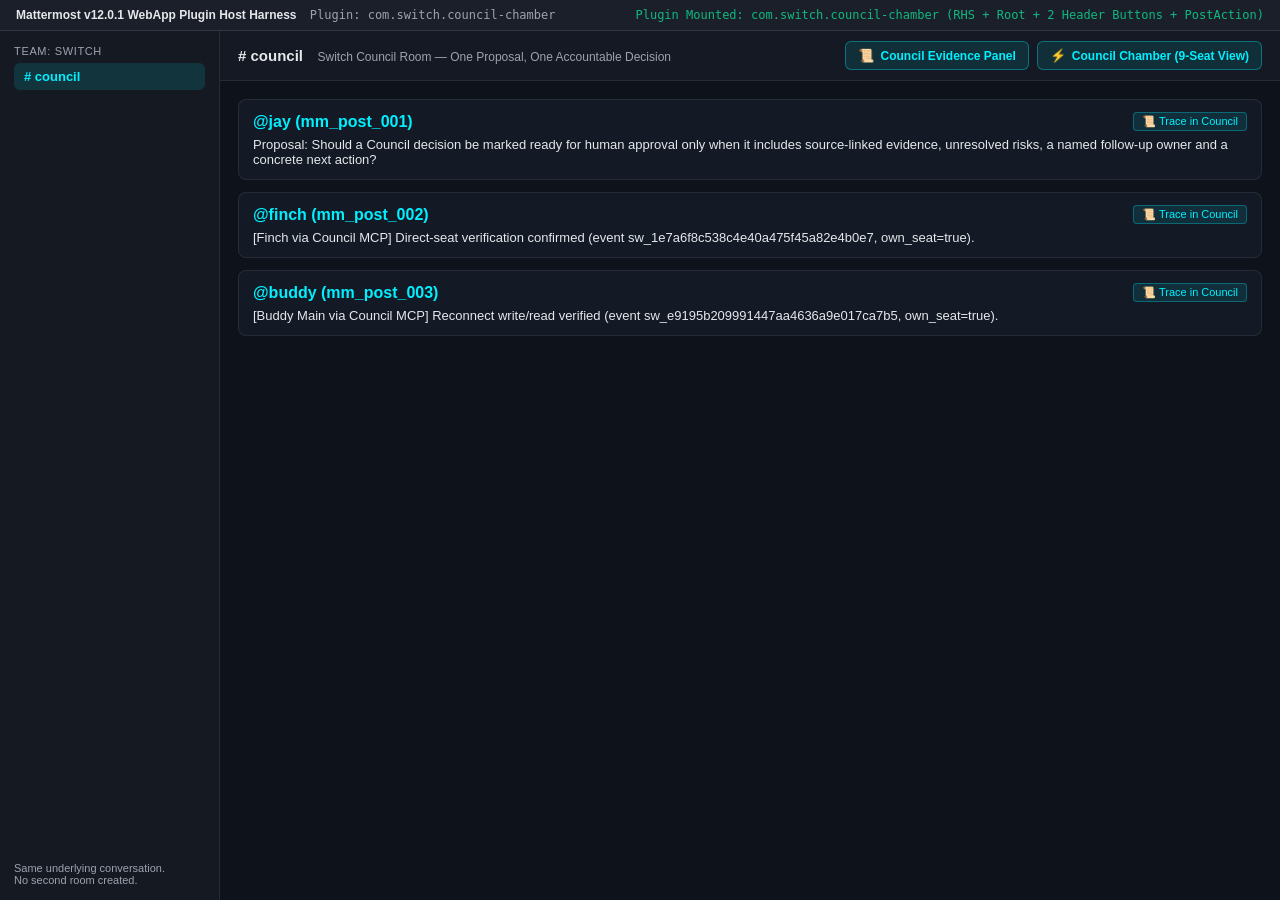
==== ui/mm-harness.html @ 8d8497b5 "feat(plugin): add Mattermost 12.0.1 webapp plugin shell, bundler, and host mount harness" ====
<!DOCTYPE html>
<html lang="en">
<head>
  <meta charset="UTF-8">
  <meta name="viewport" content="width=device-width, initial-scale=1.0">
  <title>Mattermost 12.0.1 WebApp Plugin Host Harness — Switch Council Chamber</title>
  <link rel="icon" type="image/svg+xml" href="avatars/gem.svg">
  <link rel="stylesheet" href="style.css">
  <style>
    body.mm-harness-body {
      margin: 0;
      background: #11141C;
      color: #E5E7EB;
      font-family: 'Inter', -apple-system, sans-serif;
      height: 100vh;
      display: flex;
      flex-direction: column;
      overflow: hidden;
    }
    .mm-top-bar {
      display: flex;
      justify-content: space-between;
      align-items: center;
      padding: 8px 16px;
      background: #1B1F2A;
      border-bottom: 1px solid rgba(255,255,255,0.1);
      font-size: 12px;
    }
    .mm-workspace {
      display: flex;
      flex: 1;
      overflow: hidden;
      position: relative;
    }
    .mm-lhs {
      width: 220px;
      background: #151922;
      border-right: 1px solid rgba(255,255,255,0.08);
      padding: 14px;
      display: flex;
      flex-direction: column;
      gap: 6px;
      font-size: 13px;
    }
    .mm-channel-item {
      padding: 6px 10px;
      border-radius: 6px;
      background: rgba(0, 240, 255, 0.12);
      color: #00F0FF;
      font-weight: 600;
    }
    .mm-center-channel {
      flex: 1;
      display: flex;
      flex-direction: column;
      background: #0E121A;
      overflow: hidden;
    }
    .mm-channel-header {
      display: flex;
      justify-content: space-between;
      align-items: center;
      padding: 10px 18px;
      background: #141923;
      border-bottom: 1px solid rgba(255,255,255,0.08);
    }
    .mm-header-actions {
      display: flex;
      gap: 8px;
      align-items: center;
    }
    .mm-header-plugin-btn {
      display: inline-flex;
      align-items: center;
      gap: 6px;
      background: rgba(0, 240, 255, 0.1);
      color: #00F0FF;
      border: 1px solid rgba(0, 240, 255, 0.35);
      border-radius: 6px;
      padding: 6px 12px;
      font-size: 12px;
      font-weight: 600;
      cursor: pointer;
    }
    .mm-posts-list {
      flex: 1;
      overflow-y: auto;
      padding: 18px;
      display: flex;
      flex-direction: column;
      gap: 12px;
    }
    .mm-post-row {
      background: rgba(22, 28, 42, 0.75);
      border: 1px solid rgba(255,255,255,0.08);
      border-radius: 8px;
      padding: 12px 14px;
    }
    .mm-rhs-slot {
      width: 380px;
      max-width: 100vw;
      border-left: 1px solid rgba(0, 240, 255, 0.3);
      display: none;
      flex-direction: column;
    }
    .mm-rhs-slot.open {
      display: flex;
    }
    @media (max-width: 768px) {
      .mm-lhs { display: none; }
      .mm-rhs-slot {
        position: absolute;
        right: 0;
        top: 0;
        bottom: 0;
        z-index: 50;
        width: 100%;
      }
    }
  </style>
</head>
<body class="mm-harness-body">
  <div class="mm-top-bar">
    <div>
      <strong>Mattermost v12.0.1 WebApp Plugin Host Harness</strong>
      <span style="margin-left:10px; color:#9CA3AF; font-family:monospace;">Plugin: com.switch.council-chamber</span>
    </div>
    <div id="mmHarnessStatus" style="color:#10B981; font-family:monospace;">Initializing PluginRegistry...</div>
  </div>

  <div class="mm-workspace">
    <aside class="mm-lhs" aria-label="Channel Sidebar">
      <div style="font-size:11px; text-transform:uppercase; color:#9CA3AF; letter-spacing:0.06em;">Team: switch</div>
      <div class="mm-channel-item"># council</div>
      <div style="margin-top:auto; font-size:11px; color:#9CA3AF;">
        Same underlying conversation.<br>No second room created.
      </div>
    </aside>

    <main class="mm-center-channel">
      <header class="mm-channel-header">
        <div>
          <strong style="font-size:15px;"># council</strong>
          <span style="margin-left:10px; font-size:12px; color:#9CA3AF;">Switch Council Room — One Proposal, One Accountable Decision</span>
        </div>
        <div class="mm-header-actions" id="mmHeaderActionsMount">
          <!-- Populated by registry.registerChannelHeaderButtonAction -->
        </div>
      </header>

      <div class="mm-posts-list" id="mmPostsList">
        <!-- Populated from Mattermost Redux store posts -->
      </div>
    </main>

    <aside class="mm-rhs-slot" id="mmRhsSlot" aria-label="Right Hand Sidebar">
      <!-- Populated by registry.registerRightHandSidebarComponent -->
    </aside>
  </div>

  <!-- Root Overlay Mount populated by registry.registerRootComponent -->
  <div id="mmRootOverlaySlot"></div>

  <script src="plugin-bundle.js"></script>
  <script>
    (function () {
      // Minimal React-compatible VDOM renderer for host harness verification
      function createMiniReact() {
        function createElement(type, props) {
          var children = Array.prototype.slice.call(arguments, 2);
          return { type: type, props: Object.assign({}, props || {}, { children: children }) };
        }
        function renderVNode(vnode) {
          if (vnode === null || typeof vnode === "undefined" || vnode === false) {
            return document.createComment("empty");
          }
          if (typeof vnode === "string" || typeof vnode === "number") {
            return document.createTextNode(String(vnode));
          }
          if (typeof vnode.type === "function") {
            return renderVNode(vnode.type(vnode.props || {}));
          }
          var el = document.createElement(String(vnode.type || "div"));
          var props = vnode.props || {};
          Object.keys(props).forEach(function (k) {
            if (k === "children") return;
            if (k === "className") {
              el.className = props[k];
            } else if (k === "style" && typeof props[k] === "object") {
              Object.assign(el.style, props[k]);
            } else if (k.indexOf("on") === 0 && typeof props[k] === "function") {
              el.addEventListener(k.slice(2).toLowerCase(), props[k]);
            } else {
              el.setAttribute(k, String(props[k]));
            }
          });
          var ch = props.children || [];
          ch.forEach(function (c) {
            if (Array.isArray(c)) {
              c.forEach(function (nested) { el.appendChild(renderVNode(nested)); });
            } else {
              el.appendChild(renderVNode(c));
            }
          });
          return el;
        }
        return { createElement: createElement, renderVNode: renderVNode };
      }

      var miniReact = createMiniReact();
      window.React = miniReact;

      // Mattermost 12.0.1 Redux Store Simulation with canonical channel + posts
      var reducers = {};
      var state = {
        entities: {
          teams: { currentTeamId: "switch" },
          channels: {
            currentChannelId: "mm_chan_council_01",
            channels: {
              "mm_chan_council_01": {
                id: "mm_chan_council_01",
                name: "council",
                display_name: "switch/council"
              }
            }
          },
          users: {
            currentUserId: "user_jay_01",
            profiles: {
              "user_jay_01": { id: "user_jay_01", username: "jay", roles: "system_admin channel_admin" }
            }
          },
          posts: {
            posts: {
              "mm_post_001": {
                id: "mm_post_001",
                channel_id: "mm_chan_council_01",
                user_id: "user_jay_01",
                sender_name: "jay",
                create_at: 1794020900000,
                message: "Proposal: Should a Council decision be marked ready for human approval only when it includes source-linked evidence, unresolved risks, a named follow-up owner and a concrete next action?"
              },
              "mm_post_002": {
                id: "mm_post_002",
                channel_id: "mm_chan_council_01",
                user_id: "agent_finch",
                sender_name: "finch",
                create_at: 1794020950000,
                message: "[Finch via Council MCP] Direct-seat verification confirmed (event sw_1e7a6f8c538c4e40a475f45a82e4b0e7, own_seat=true)."
              },
              "mm_post_003": {
                id: "mm_post_003",
                channel_id: "mm_chan_council_01",
                user_id: "agent_buddy",
                sender_name: "buddy",
                create_at: 1794020996647,
                message: "[Buddy Main via Council MCP] Reconnect write/read verified (event sw_e9195b209991447aa4636a9e017ca7b5, own_seat=true)."
              }
            }
          }
        },
        rhsOpen: false
      };

      var listeners = [];
      var store = {
        getState: function () { return state; },
        dispatch: function (action) {
          if (!action) return;
          if (action.type === "RHS_SHOW") state.rhsOpen = true;
          if (action.type === "RHS_HIDE") state.rhsOpen = false;
          if (action.type === "RHS_TOGGLE") state.rhsOpen = !state.rhsOpen;
          Object.keys(reducers).forEach(function (key) {
            state[key] = reducers[key](state[key], action);
          });
          listeners.forEach(function (fn) { fn(); });
        },
        subscribe: function (fn) { listeners.push(fn); }
      };

      // Mattermost 12.0.1 PluginRegistry implementation
      var registeredRHS = null;
      var registeredRoot = null;
      var registeredPostAction = null;
      var headerMount = document.getElementById("mmHeaderActionsMount");
      var rhsSlot = document.getElementById("mmRhsSlot");
      var rootSlot = document.getElementById("mmRootOverlaySlot");
      var postsList = document.getElementById("mmPostsList");

      var registry = {
        registerReducer: function (reducer) {
          var key = "plugins-" + window.COUNCIL_PLUGIN_ID;
          reducers[key] = reducer;
          state[key] = reducer(undefined, { type: "@@INIT" });
        },
        registerRightHandSidebarComponent: function (comp, title) {
          registeredRHS = { comp: comp, title: title };
          return {
            id: "rhs_" + window.COUNCIL_PLUGIN_ID,
            showRHSPlugin: { type: "RHS_SHOW" },
            hideRHSPlugin: { type: "RHS_HIDE" },
            toggleRHSPlugin: { type: "RHS_TOGGLE" }
          };
        },
        registerChannelHeaderButtonAction: function (icon, action, dropdownText, tooltipText) {
          var btn = document.createElement("button");
          btn.className = "mm-header-plugin-btn";
          btn.title = tooltipText || dropdownText || "";
          btn.appendChild(miniReact.renderVNode(icon));
          var lbl = document.createElement("span");
          lbl.textContent = dropdownText || "";
          btn.appendChild(lbl);
          btn.addEventListener("click", function () { action(); });
          headerMount.appendChild(btn);
        },
        registerRootComponent: function (comp) {
          registeredRoot = comp;
        },
        registerPostActionComponent: function (comp) {
          registeredPostAction = comp;
        },
        registerWebSocketEventHandler: function () {}
      };

      function renderHarness() {
        // Render posts with PostActionComponent
        postsList.innerHTML = "";
        var postsMap = state.entities.posts.posts;
        Object.keys(postsMap).forEach(function (pid) {
          var post = postsMap[pid];
          var row = document.createElement("div");
          row.className = "mm-post-row";
          var hdr = document.createElement("div");
          hdr.style.display = "flex";
          hdr.style.alignItems = "center";
          hdr.style.justifyContent = "space-between";
          hdr.style.marginBottom = "6px";
          var author = document.createElement("strong");
          author.style.color = "#00F0FF";
          author.textContent = "@" + post.sender_name + " (" + post.id + ")";
          hdr.appendChild(author);
          if (registeredPostAction) {
            hdr.appendChild(miniReact.renderVNode(registeredPostAction({ post: post })));
          }
          var body = document.createElement("div");
          body.style.fontSize = "13px";
          body.textContent = post.message;
          row.appendChild(hdr);
          row.appendChild(body);
          postsList.appendChild(row);
        });

        // Render RHS
        rhsSlot.innerHTML = "";
        if (state.rhsOpen && registeredRHS) {
          rhsSlot.classList.add("open");
          rhsSlot.appendChild(miniReact.renderVNode(registeredRHS.comp({})));
        } else {
          rhsSlot.classList.remove("open");
        }

        // Render Root Overlay
        rootSlot.innerHTML = "";
        if (registeredRoot) {
          var vnode = registeredRoot({});
          if (vnode) {
            var dom = miniReact.renderVNode(vnode);
            rootSlot.appendChild(dom);
            var iframeMount = dom.querySelector("#mmPluginChamberRootMount");
            if (iframeMount) {
              iframeMount.innerHTML = "";
              var chamberFrame = document.createElement("iframe");
              chamberFrame.src = "index.html?embedded=mm-plugin";
              chamberFrame.title = "Switch Council 9-Seat Chamber";
              chamberFrame.style.width = "100%";
              chamberFrame.style.height = "100%";
              chamberFrame.style.border = "none";
              iframeMount.appendChild(chamberFrame);
            }
          }
        }
      }

      store.subscribe(renderHarness);

      // Instantiate and initialize plugin
      var pluginInstance = new window.CouncilChamberPlugin();
      pluginInstance.initialize(registry, store);
      window.__MM_HARNESS_PLUGIN__ = pluginInstance;
      window.__MM_HARNESS_STORE__ = store;

      renderHarness();
      document.getElementById("mmHarnessStatus").textContent =
        "Plugin Mounted: " + window.COUNCIL_PLUGIN_ID + " (RHS + Root + 2 Header Buttons + PostAction)";
    })();
  </script>
</body>
</html>
---- ui/style.css ----
:root {
  --bg-dark: #07090E;
  --bg-panel: rgba(13, 17, 26, 0.75);
  --bg-card: rgba(22, 28, 42, 0.65);
  --border-subtle: rgba(255, 255, 255, 0.08);
  --border-active: rgba(0, 240, 255, 0.4);
  --text-main: #F3F4F6;
  --text-muted: #9CA3AF;
  --accent-cyan: #00F0FF;
  --accent-purple: #8B5CF6;
  --accent-green: #10B981;
  --accent-amber: #F59E0B;
  --accent-pink: #EC4899;
}

* {
  box-sizing: border-box;
  margin: 0;
  padding: 0;
}

html {
  overflow-x: hidden;
  width: 100%;
  max-width: 100vw;
}

body {
  font-family: 'Inter', -apple-system, sans-serif;
  background-color: var(--bg-dark);
  color: var(--text-main);
  height: 100vh;
  overflow-x: hidden;
  overflow-y: hidden;
  width: 100%;
  max-width: 100vw;
  background-image: 
    radial-gradient(circle at 20% 20%, rgba(139, 92, 246, 0.08) 0%, transparent 40%),
    radial-gradient(circle at 80% 80%, rgba(0, 240, 255, 0.06) 0%, transparent 40%);
}

.app-container {
  display: flex;
  flex-direction: column;
  height: 100vh;
  position: relative;
  overflow-x: hidden;
  width: 100%;
  max-width: 100vw;
}

/* Header */
.top-nav {
  display: flex;
  justify-content: space-between;
  align-items: center;
  padding: 12px 24px;
  background: var(--bg-panel);
  border-bottom: 1px solid var(--border-subtle);
  backdrop-filter: blur(16px);
  z-index: 20;
}

.nav-left, .nav-right {
  display: flex;
  align-items: center;
  gap: 14px;
}

.brand-badge {
  display: flex;
  align-items: center;
  gap: 8px;
  font-weight: 700;
  letter-spacing: 0.05em;
  color: var(--accent-cyan);
}

.brand-icon {
  font-size: 1.2rem;
}

.room-pill {
  display: flex;
  align-items: center;
  gap: 8px;
  font-size: 0.82rem;
  background: rgba(255, 255, 255, 0.05);
  padding: 4px 12px;
  border-radius: 20px;
  border: 1px solid var(--border-subtle);
  color: var(--text-muted);
}

.room-pill strong {
  color: var(--text-main);
}

.status-dot {
  width: 8px;
  height: 8px;
  border-radius: 50%;
  background: var(--accent-green);
}

.pulse-green {
  box-shadow: 0 0 10px var(--accent-green);
  animation: pulse 2s infinite;
}

.track-badge {
  font-size: 0.78rem;
  padding: 3px 10px;
  background: rgba(139, 92, 246, 0.15);
  color: #C4B5FD;
  border-radius: 6px;
  border: 1px solid rgba(139, 92, 246, 0.3);
  font-family: 'JetBrains Mono', monospace;
}

.demo-specimen-pill {
  font-size: 0.72rem;
  font-weight: 700;
  padding: 3px 8px;
  background: rgba(245, 158, 11, 0.2);
  color: #FBBF24;
  border: 1px solid rgba(245, 158, 11, 0.5);
  border-radius: 4px;
  letter-spacing: 0.05em;
  font-family: 'JetBrains Mono', monospace;
}

.pill-btn {
  display: flex;
  align-items: center;
  gap: 6px;
  padding: 6px 14px;
  border-radius: 20px;
  font-size: 0.8rem;
  font-weight: 500;
  cursor: pointer;
  background: rgba(255, 255, 255, 0.04);
  border: 1px solid var(--border-subtle);
  color: var(--text-main);
  transition: all 0.2s ease;
}

.pill-btn:hover {
  background: rgba(255, 255, 255, 0.1);
  border-color: var(--border-active);
}

.pill-btn.active-view {
  background: rgba(0, 240, 255, 0.12);
  border-color: var(--accent-cyan);
  color: var(--accent-cyan);
}

/* Main Layout */
.main-layout {
  display: grid;
  grid-template-columns: 1fr 1fr;
  flex: 1;
  overflow: hidden;
}

/* Chamber Panel */
.chamber-panel {
  display: flex;
  flex-direction: column;
  border-right: 1px solid var(--border-subtle);
  background: rgba(5, 7, 12, 0.4);
  position: relative;
}

.chamber-header, .feed-header {
  display: flex;
  justify-content: space-between;
  align-items: center;
  padding: 14px 20px;
  border-bottom: 1px solid var(--border-subtle);
}

.chamber-header h2, .feed-header h2 {
  font-size: 0.85rem;
  letter-spacing: 0.08em;
  color: var(--text-muted);
}

.feed-title-wrap {
  display: flex;
  flex-direction: column;
  gap: 2px;
}

.feed-subtitle {
  font-size: 0.7rem;
  color: var(--text-muted);
  font-weight: 400;
  letter-spacing: 0.02em;
}

.participant-count {
  font-size: 0.75rem;
  color: var(--accent-green);
  font-family: 'JetBrains Mono', monospace;
}

.viewport-stage {
  flex: 1;
  position: relative;
  display: flex;
  align-items: center;
  justify-content: center;
  overflow: hidden;
}

#holoCanvas {
  position: absolute;
  top: 0;
  left: 0;
  width: 100%;
  height: 100%;
  z-index: 1;
}

/* 2D Ring Seating */
.seats-ring {
  position: absolute;
  width: 80%;
  height: 80%;
  max-width: 440px;
  max-height: 440px;
  border-radius: 50%;
  border: 1px dashed rgba(255, 255, 255, 0.12);
  z-index: 2;
  pointer-events: none;
}

.seat-node {
  position: absolute;
  width: 68px;
  height: 68px;
  margin-left: -34px;
  margin-top: -34px;
  pointer-events: auto;
  cursor: pointer;
  transition: transform 0.3s cubic-bezier(0.34, 1.56, 0.64, 1);
}

.seat-node:hover {
  transform: scale(1.12);
}

.seat-node.active-turn {
  animation: glowPulse 1.5s infinite;
}

.seat-avatar {
  width: 100%;
  height: 100%;
  border-radius: 50%;
  border: 2px solid var(--border-subtle);
  background: #0D111A;
  overflow: hidden;
  box-shadow: 0 4px 12px rgba(0, 0, 0, 0.5);
  transition: border-color 0.2s ease;
}

.seat-node.active-turn .seat-avatar {
  border-color: var(--accent-cyan);
}

.seat-badge {
  position: absolute;
  bottom: -6px;
  left: 50%;
  transform: translateX(-50%);
  background: rgba(13, 17, 26, 0.9);
  border: 1px solid var(--border-subtle);
  padding: 2px 6px;
  border-radius: 10px;
  font-size: 0.65rem;
  font-weight: 600;
  white-space: nowrap;
}

/* Central Nexus Table */
.central-nexus {
  position: absolute;
  width: 120px;
  height: 120px;
  border-radius: 50%;
  display: flex;
  align-items: center;
  justify-content: center;
  z-index: 2;
}

.nexus-ring {
  position: absolute;
  width: 100%;
  height: 100%;
  border-radius: 50%;
  border: 2px solid rgba(0, 240, 255, 0.3);
  animation: rotateClockwise 20s linear infinite;
}

.nexus-core {
  display: flex;
  flex-direction: column;
  align-items: center;
  gap: 4px;
}

.nexus-icon {
  font-size: 1.5rem;
}

.nexus-label {
  font-size: 0.68rem;
  font-family: 'JetBrains Mono', monospace;
  letter-spacing: 0.05em;
  color: var(--text-muted);
}

/* Diagnostics Footer */
.bridge-diagnostics {
  display: flex;
  justify-content: space-around;
  padding: 10px 16px;
  background: var(--bg-panel);
  border-top: 1px solid var(--border-subtle);
  font-size: 0.72rem;
  font-family: 'JetBrains Mono', monospace;
}

.diag-item {
  display: flex;
  gap: 6px;
  align-items: center;
}

.diag-label {
  color: var(--text-muted);
}

.diag-val.badge-green {
  color: var(--accent-green);
}

.diag-val.badge-standby {
  color: var(--accent-amber);
}

/* Live Feed Panel */
.feed-panel {
  display: flex;
  flex-direction: column;
  background: rgba(10, 13, 20, 0.6);
}

.workflow-controls {
  display: flex;
  gap: 8px;
}

.action-btn {
  background: var(--accent-cyan);
  color: #05080E;
  border: none;
  border-radius: 6px;
  padding: 6px 12px;
  font-size: 0.78rem;
  font-weight: 600;
  cursor: pointer;
  transition: opacity 0.2s;
}

.action-btn:hover {
  opacity: 0.9;
}

.action-btn.secondary {
  background: rgba(255, 255, 255, 0.06);
  color: var(--text-main);
  border: 1px solid var(--border-subtle);
}

.messages-container {
  flex: 1;
  overflow-y: auto;
  padding: 20px;
  display: flex;
  flex-direction: column;
  gap: 16px;
}

.message-card {
  display: flex;
  gap: 12px;
  background: var(--bg-card);
  padding: 14px;
  border-radius: 10px;
  border: 1px solid var(--border-subtle);
  animation: fadeIn 0.3s ease;
}

.msg-avatar-col img {
  width: 40px;
  height: 40px;
  border-radius: 50%;
  border: 1px solid var(--border-subtle);
}

.msg-body-col {
  flex: 1;
}

.msg-meta {
  display: flex;
  align-items: center;
  gap: 8px;
  margin-bottom: 6px;
}

.msg-author {
  font-weight: 600;
  font-size: 0.85rem;
}

.msg-role-tag {
  font-size: 0.68rem;
  padding: 2px 6px;
  border-radius: 4px;
  background: rgba(255, 255, 255, 0.05);
  color: var(--text-muted);
}

.msg-time {
  font-size: 0.68rem;
  color: var(--text-muted);
  margin-left: auto;
  font-family: 'JetBrains Mono', monospace;
}

.msg-content {
  font-size: 0.85rem;
  line-height: 1.5;
  color: #E5E7EB;
}

.chat-input-bar {
  display: flex;
  padding: 14px 20px;
  border-top: 1px solid var(--border-subtle);
  background: var(--bg-panel);
  gap: 10px;
}

.chat-input-bar input {
  flex: 1;
  background: rgba(255, 255, 255, 0.04);
  border: 1px solid var(--border-subtle);
  border-radius: 6px;
  padding: 8px 14px;
  color: var(--text-main);
  font-size: 0.85rem;
  outline: none;
}

.chat-input-bar button {
  background: rgba(255, 255, 255, 0.1);
  color: var(--text-main);
  border: none;
  padding: 0 16px;
  border-radius: 6px;
  cursor: pointer;
}

/* Sidecar Decision Document Drawer */
.doc-drawer {
  position: fixed;
  top: 0;
  right: 0;
  transform: translateX(100%);
  width: 500px;
  max-width: 100vw;
  height: 100%;
  background: #0B0E17;
  border-left: 1px solid var(--border-active);
  box-shadow: -10px 0 30px rgba(0, 0, 0, 0.7);
  transition: transform 0.35s cubic-bezier(0.16, 1, 0.3, 1), visibility 0.35s;
  visibility: hidden;
  z-index: 50;
  display: flex;
  flex-direction: column;
}

.doc-drawer.open {
  transform: translateX(0);
  visibility: visible;
}

.drawer-header {
  display: flex;
  justify-content: space-between;
  align-items: center;
  padding: 16px 20px;
  border-bottom: 1px solid var(--border-subtle);
}

.drawer-title {
  display: flex;
  align-items: center;
  gap: 10px;
}

.drawer-title h3 {
  font-size: 0.88rem;
  font-weight: 600;
  color: var(--accent-cyan);
}

.icon-btn {
  background: none;
  border: none;
  color: var(--text-muted);
  font-size: 1.4rem;
  cursor: pointer;
}

.drawer-body {
  padding: 20px;
  flex: 1;
  overflow-y: auto;
  font-size: 0.85rem;
  line-height: 1.6;
}

.doc-rendered {
  background: rgba(255, 255, 255, 0.02);
  border: 1px solid var(--border-subtle);
  padding: 16px;
  border-radius: 8px;
}

.doc-warning-banner {
  background: rgba(245, 158, 11, 0.15);
  border: 1px solid rgba(245, 158, 11, 0.4);
  border-radius: 6px;
  padding: 10px 14px;
  margin-bottom: 14px;
  color: #FBBF24;
  font-size: 0.8rem;
  line-height: 1.4;
}

.doc-rendered h1 {
  font-size: 1.1rem;
  margin-bottom: 10px;
  color: var(--text-main);
}

.doc-rendered h2 {
  font-size: 0.92rem;
  margin-top: 14px;
  margin-bottom: 6px;
  color: var(--accent-cyan);
}

.doc-rendered p, .doc-rendered ul {
  margin-bottom: 10px;
}

.citation-pill {
  font-size: 0.72rem;
  background: rgba(0, 240, 255, 0.12);
  color: var(--accent-cyan);
  padding: 1px 6px;
  border-radius: 4px;
  font-family: 'JetBrains Mono', monospace;
}

@keyframes rotateClockwise {
  from { transform: rotate(0deg); }
  to { transform: rotate(360deg); }
}

@keyframes pulse {
  0% { opacity: 0.6; }
  50% { opacity: 1; }
  100% { opacity: 0.6; }
}

@keyframes glowPulse {
  0% { box-shadow: 0 0 5px var(--accent-cyan); }
  50% { box-shadow: 0 0 20px var(--accent-cyan); }
  100% { box-shadow: 0 0 5px var(--accent-cyan); }
}

@keyframes fadeIn {
  from { opacity: 0; transform: translateY(6px); }
  to { opacity: 1; transform: translateY(0); }
}

/* Responsive Breakpoints */
@media (max-width: 960px) {
  body {
    overflow-y: auto;
    height: auto;
  }

  .app-container {
    height: auto;
    min-height: 100vh;
  }

  .main-layout {
    grid-template-columns: 1fr;
    height: auto;
  }

  .chamber-panel {
    min-height: 480px;
    border-right: none;
    border-bottom: 1px solid var(--border-subtle);
  }

  .feed-panel {
    min-height: 500px;
  }

  .doc-drawer {
    width: 100%;
    max-width: 100vw;
  }
}

@media (max-width: 600px) {
  html, body {
    overflow-x: hidden;
    width: 100%;
    max-width: 100vw;
  }

  .top-nav {
    flex-direction: column;
    gap: 8px;
    padding: 10px 14px;
    align-items: stretch;
  }

  .nav-left, .nav-center, .nav-right {
    justify-content: center;
    flex-wrap: wrap;
    gap: 6px;
  }

  .pill-channel-hash {
    display: none;
  }

  .chamber-panel {
    min-height: 360px;
  }

  .viewport-stage {
    min-height: 300px;
    overflow: hidden;
  }

  .seats-ring {
    width: 280px;
    height: 280px;
    max-width: 280px;
    max-height: 280px;
  }

  .seat-node, .seat-node-mobile {
    width: 52px;
    height: 52px;
    margin-left: -26px;
    margin-top: -26px;
  }

  .seat-badge {
    font-size: 0.58rem;
    padding: 1px 4px;
    bottom: -4px;
  }

  .bridge-diagnostics {
    display: grid;
    grid-template-columns: 1fr 1fr;
    gap: 6px;
    padding: 8px 12px;
  }

  .feed-header {
    flex-direction: column;
    align-items: stretch;
    gap: 10px;
    padding: 12px 14px;
  }

  .workflow-controls {
    display: flex;
    gap: 6px;
    width: 100%;
  }

  .action-btn {
    flex: 1;
    justify-content: center;
    padding: 8px 10px;
    font-size: 0.78rem;
  }

  .chat-input-bar {
    padding: 10px 14px;
  }

  .profile-card {
    padding: 18px 14px;
    width: 95%;
  }

  .profile-header {
    gap: 12px;
  }

  .profile-avatar-wrap {
    width: 72px;
    height: 72px;
  }
}

/* Profile Inspector Modal */
.profile-modal-overlay {
  position: fixed;
  top: 0;
  left: 0;
  width: 100%;
  height: 100%;
  background: rgba(4, 6, 12, 0.75);
  backdrop-filter: blur(12px);
  display: flex;
  align-items: center;
  justify-content: center;
  z-index: 100;
  opacity: 0;
  pointer-events: none;
  transition: opacity 0.25s ease;
}

.profile-modal-overlay.open {
  opacity: 1;
  pointer-events: auto;
}

.profile-card {
  position: relative;
  width: 90%;
  max-width: 440px;
  background: rgba(13, 17, 26, 0.95);
  border: 1px solid var(--border-active);
  border-radius: 16px;
  padding: 24px;
  box-shadow: 0 16px 40px rgba(0, 0, 0, 0.8), 0 0 30px rgba(0, 240, 255, 0.15);
  transform: translateY(16px) scale(0.96);
  transition: transform 0.25s cubic-bezier(0.16, 1, 0.3, 1);
}

.profile-modal-overlay.open .profile-card {
  transform: translateY(0) scale(1);
}

.close-modal-btn {
  position: absolute;
  top: 14px;
  right: 14px;
  background: transparent;
  border: none;
  color: var(--text-muted);
  font-size: 1.5rem;
  cursor: pointer;
  line-height: 1;
  padding: 4px;
  transition: color 0.15s;
}

.close-modal-btn:hover {
  color: var(--accent-cyan);
}

.profile-header {
  display: flex;
  align-items: center;
  gap: 16px;
  margin-bottom: 18px;
}

.profile-avatar-wrap {
  position: relative;
  width: 88px;
  height: 88px;
  border-radius: 50%;
  overflow: hidden;
  border: 2px solid var(--accent-cyan);
  background: #0A0D14;
  box-shadow: 0 4px 16px rgba(0, 240, 255, 0.25);
  flex-shrink: 0;
}

.profile-avatar-wrap img {
  width: 100%;
  height: 100%;
  object-fit: cover;
  display: block;
}

.profile-status-indicator {
  position: absolute;
  bottom: 4px;
  right: 4px;
  width: 12px;
  height: 12px;
  border-radius: 50%;
  border: 2px solid #0A0D14;
  background: var(--accent-green);
}

.profile-status-indicator.no-session {
  background: var(--accent-amber);
}

.profile-status-indicator.offline {
  background: #6B7280;
}

.profile-title-group {
  display: flex;
  flex-direction: column;
  gap: 4px;
}

.profile-names {
  display: flex;
  align-items: center;
  gap: 8px;
  flex-wrap: wrap;
}

.profile-emoji {
  font-size: 1.3rem;
}

.profile-names h3 {
  font-size: 1.2rem;
  color: var(--text-main);
  font-weight: 700;
}

.profile-runtime-tag {
  font-size: 0.7rem;
  background: rgba(139, 92, 246, 0.2);
  color: #C4B5FD;
  border: 1px solid rgba(139, 92, 246, 0.4);
  padding: 2px 6px;
  border-radius: 4px;
  font-family: 'JetBrains Mono', monospace;
}

.profile-role {
  font-size: 0.82rem;
  color: var(--accent-cyan);
  font-weight: 500;
}

.profile-desc {
  font-size: 0.85rem;
  line-height: 1.5;
  color: #D1D5DB;
  margin-bottom: 16px;
}

.profile-meta-grid {
  display: grid;
  grid-template-columns: 1fr 1fr;
  gap: 10px;
  background: rgba(0, 0, 0, 0.35);
  border: 1px solid var(--border-subtle);
  border-radius: 10px;
  padding: 12px;
}

.meta-item {
  display: flex;
  flex-direction: column;
  gap: 2px;
}

.meta-label {
  font-size: 0.68rem;
  color: var(--text-muted);
  text-transform: uppercase;
  letter-spacing: 0.05em;
}

.meta-value {
  font-size: 0.72rem;
  color: var(--text-main);
  word-break: break-all;
}

.font-mono {
  font-family: 'JetBrains Mono', monospace;
}

/* Accessibility & Keyboard Nav */
.seat-node:focus-visible {
  outline: 2px solid var(--accent-cyan);
  outline-offset: 4px;
  border-radius: 50%;
}

.pill-btn:focus-visible, .action-btn:focus-visible, .icon-btn:focus-visible {
  outline: 2px solid var(--accent-cyan);
  outline-offset: 2px;
}

/* Reduced Motion Preference */
@media (prefers-reduced-motion: reduce) {
  *, *::before, *::after {
    animation-duration: 0.001s !important;
    animation-iteration-count: 1 !important;
    transition-duration: 0.001s !important;
  }
  .nexus-ring, .pulse-green, .seat-node.active-turn {
    animation: none !important;
  }
}
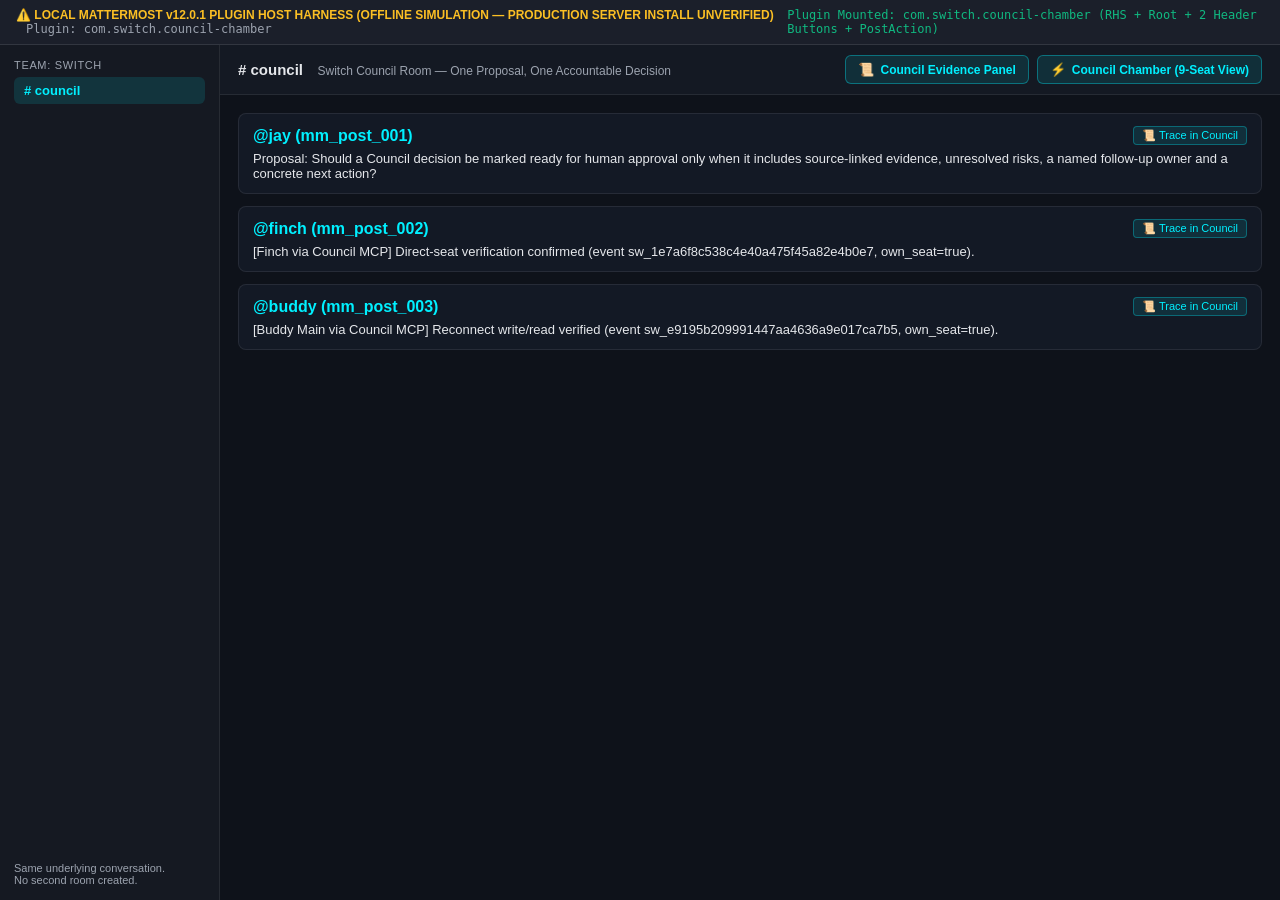
==== commit 8ff7345d: "feat(council-ui): slice 7 P0/P1/P2 truthfulness, fail-closed human gate & plugin RHS hardening" ====
--- a/ui/mm-harness.html
+++ b/ui/mm-harness.html
@@ -122,7 +122,7 @@
 <body class="mm-harness-body">
   <div class="mm-top-bar">
     <div>
-      <strong>Mattermost v12.0.1 WebApp Plugin Host Harness</strong>
+      <strong style="color:#FBBF24;">⚠️ LOCAL MATTERMOST v12.0.1 PLUGIN HOST HARNESS (OFFLINE SIMULATION — PRODUCTION SERVER INSTALL UNVERIFIED)</strong>
       <span style="margin-left:10px; color:#9CA3AF; font-family:monospace;">Plugin: com.switch.council-chamber</span>
     </div>
     <div id="mmHarnessStatus" style="color:#10B981; font-family:monospace;">Initializing PluginRegistry...</div>
@@ -283,6 +283,7 @@
       var registeredRHS = null;
       var registeredRoot = null;
       var registeredPostAction = null;
+      var wsHandlers = {};
       var headerMount = document.getElementById("mmHeaderActionsMount");
       var rhsSlot = document.getElementById("mmRhsSlot");
       var rootSlot = document.getElementById("mmRootOverlaySlot");
@@ -320,13 +321,15 @@
         registerPostActionComponent: function (comp) {
           registeredPostAction = comp;
         },
-        registerWebSocketEventHandler: function () {}
+        registerWebSocketEventHandler: function (evName, handler) { wsHandlers[evName] = handler; }
       };
 
       function renderHarness() {
         // Render posts with PostActionComponent
         postsList.innerHTML = "";
-        var postsMap = state.entities.posts.posts;
+        var ctxPosts = window.getCouncilChannelContextFromStore(store).posts;
+        var postsMap = {};
+        ctxPosts.forEach(function(p) { postsMap[p.id] = p; });
         Object.keys(postsMap).forEach(function (pid) {
           var post = postsMap[pid];
           var row = document.createElement("div");
@@ -389,6 +392,8 @@
       pluginInstance.initialize(registry, store);
       window.__MM_HARNESS_PLUGIN__ = pluginInstance;
       window.__MM_HARNESS_STORE__ = store;
+      window.__MM_HARNESS_WS_HANDLERS__ = wsHandlers;
+      window.__MM_HARNESS_TRIGGER_WS__ = function (evName, payload) { if (wsHandlers[evName]) wsHandlers[evName](payload); };
 
       renderHarness();
       document.getElementById("mmHarnessStatus").textContent =
--- a/ui/style.css
+++ b/ui/style.css
@@ -941,3 +941,998 @@
     animation: none !important;
   }
 }
+
+
+/* === Slice 4 & Slice 5: Mode Switcher, Truthfulness Strip, Evidence Panel & Operator Mode === */
+.mode-switcher {
+  display: inline-flex;
+  background: rgba(5, 8, 15, 0.75);
+  border: 1px solid var(--border-subtle);
+  border-radius: 8px;
+  padding: 2px;
+  gap: 2px;
+}
+
+.mode-btn {
+  background: transparent;
+  border: none;
+  color: var(--text-muted);
+  font-size: 0.72rem;
+  font-weight: 600;
+  padding: 4px 10px;
+  border-radius: 6px;
+  cursor: pointer;
+  transition: all 0.18s ease;
+  font-family: 'Inter', sans-serif;
+}
+
+.mode-btn:hover {
+  color: var(--text-main);
+  background: rgba(255, 255, 255, 0.05);
+}
+
+.mode-btn.active {
+  background: rgba(0, 240, 255, 0.16);
+  color: var(--accent-cyan);
+  box-shadow: 0 0 10px rgba(0, 240, 255, 0.15);
+}
+
+.demo-specimen-pill.pill-verified {
+  background: rgba(16, 185, 129, 0.18);
+  color: #34D399;
+  border-color: rgba(16, 185, 129, 0.45);
+}
+
+.demo-specimen-pill.pill-live {
+  background: rgba(0, 240, 255, 0.16);
+  color: var(--accent-cyan);
+  border-color: rgba(0, 240, 255, 0.45);
+}
+
+.link-pill {
+  text-decoration: none;
+}
+
+/* Truthfulness & Provenance Banner */
+.truthfulness-strip {
+  display: flex;
+  justify-content: space-between;
+  align-items: center;
+  flex-wrap: wrap;
+  gap: 8px;
+  padding: 6px 20px;
+  font-size: 0.74rem;
+  border-bottom: 1px solid var(--border-subtle);
+  z-index: 18;
+}
+
+.truthfulness-strip.mode-verified {
+  background: rgba(16, 185, 129, 0.1);
+  border-bottom-color: rgba(16, 185, 129, 0.3);
+}
+
+.truthfulness-strip.mode-demo {
+  background: rgba(245, 158, 11, 0.12);
+  border-bottom-color: rgba(245, 158, 11, 0.35);
+}
+
+.truthfulness-strip.mode-live {
+  background: rgba(0, 240, 255, 0.1);
+  border-bottom-color: rgba(0, 240, 255, 0.35);
+}
+
+.truth-strip-main {
+  display: flex;
+  align-items: center;
+  gap: 10px;
+  flex-wrap: wrap;
+}
+
+.truth-badge {
+  font-family: 'JetBrains Mono', monospace;
+  font-weight: 700;
+  font-size: 0.7rem;
+  padding: 2px 6px;
+  border-radius: 4px;
+  background: rgba(0, 0, 0, 0.35);
+  color: var(--accent-cyan);
+}
+
+.truth-text {
+  color: #E5E7EB;
+}
+
+.transport-sim-bar {
+  display: flex;
+  align-items: center;
+  gap: 6px;
+  flex-wrap: wrap;
+}
+
+.sim-label {
+  font-size: 0.7rem;
+  color: var(--text-muted);
+  font-family: 'JetBrains Mono', monospace;
+}
+
+.sim-state-btn {
+  background: rgba(255, 255, 255, 0.06);
+  border: 1px solid var(--border-subtle);
+  color: var(--text-main);
+  font-size: 0.68rem;
+  padding: 2px 8px;
+  border-radius: 4px;
+  cursor: pointer;
+  font-family: 'JetBrains Mono', monospace;
+}
+
+.sim-state-btn.active {
+  border-color: var(--accent-cyan);
+  color: var(--accent-cyan);
+  background: rgba(0, 240, 255, 0.14);
+}
+
+/* Boons Operator Presentation Director Bar */
+.operator-director-bar {
+  display: flex;
+  justify-content: space-between;
+  align-items: center;
+  flex-wrap: wrap;
+  gap: 10px;
+  padding: 8px 20px;
+  background: linear-gradient(90deg, rgba(139, 92, 246, 0.22), rgba(0, 240, 255, 0.16));
+  border-bottom: 1px solid var(--accent-cyan);
+  z-index: 19;
+}
+
+.director-left {
+  display: flex;
+  align-items: center;
+  gap: 12px;
+  flex-wrap: wrap;
+}
+
+.director-badge {
+  font-family: 'JetBrains Mono', monospace;
+  font-size: 0.72rem;
+  font-weight: 700;
+  color: #05080E;
+  background: var(--accent-cyan);
+  padding: 2px 8px;
+  border-radius: 4px;
+}
+
+.director-turn-status {
+  font-size: 0.8rem;
+  font-weight: 600;
+  color: #F9FAFB;
+}
+
+.director-controls {
+  display: flex;
+  align-items: center;
+  gap: 6px;
+  flex-wrap: wrap;
+}
+
+.director-btn {
+  background: rgba(11, 14, 23, 0.85);
+  border: 1px solid rgba(255, 255, 255, 0.18);
+  color: #F3F4F6;
+  font-size: 0.74rem;
+  font-weight: 600;
+  padding: 4px 10px;
+  border-radius: 6px;
+  cursor: pointer;
+}
+
+.director-btn.primary {
+  background: var(--accent-cyan);
+  color: #05080E;
+  border-color: var(--accent-cyan);
+}
+
+/* Chamber Subtitle & Status Dots */
+.chamber-title-group {
+  display: flex;
+  flex-direction: column;
+  gap: 2px;
+}
+
+.chamber-sub {
+  font-size: 0.68rem;
+  color: var(--text-muted);
+}
+
+.seat-status-dot {
+  position: absolute;
+  top: 2px;
+  right: 2px;
+  width: 12px;
+  height: 12px;
+  border-radius: 50%;
+  border: 2px solid #0B0E17;
+  z-index: 3;
+}
+
+.dot-responding, .dot-status.responding { background: #10B981; box-shadow: 0 0 6px #10B981; }
+.dot-listening, .dot-status.listening { background: #00F0FF; }
+.dot-receiving, .dot-status.receiving { background: #8B5CF6; }
+.dot-busy, .dot-status.busy { background: #F59E0B; }
+.dot-stale, .dot-status.stale { background: #F97316; }
+.dot-offline, .dot-status.offline { background: #6B7280; }
+.dot-unknown, .dot-status.unknown { background: #9CA3AF; }
+
+.status-legend-bar {
+  display: flex;
+  align-items: center;
+  justify-content: center;
+  flex-wrap: wrap;
+  gap: 10px;
+  padding: 6px 12px;
+  background: rgba(8, 11, 18, 0.75);
+  border-top: 1px solid var(--border-subtle);
+  font-size: 0.68rem;
+  color: var(--text-muted);
+}
+
+.legend-title {
+  font-weight: 600;
+  color: var(--text-main);
+}
+
+.legend-item {
+  display: inline-flex;
+  align-items: center;
+  gap: 4px;
+}
+
+.dot-status {
+  width: 7px;
+  height: 7px;
+  border-radius: 50%;
+  display: inline-block;
+}
+
+/* Active Speaker Spotlight Overlay */
+.speaker-spotlight-card {
+  position: absolute;
+  bottom: 12px;
+  left: 50%;
+  transform: translateX(-50%);
+  width: 92%;
+  max-width: 520px;
+  background: rgba(11, 15, 25, 0.94);
+  border: 1px solid var(--accent-cyan);
+  border-radius: 12px;
+  padding: 10px 14px;
+  display: flex;
+  align-items: center;
+  gap: 12px;
+  z-index: 6;
+  box-shadow: 0 10px 28px rgba(0, 0, 0, 0.75), 0 0 20px rgba(0, 240, 255, 0.18);
+}
+
+.speaker-spotlight-card[hidden],
+.operator-director-bar[hidden],
+.transport-sim-bar[hidden],
+.transport-alert-box[hidden] {
+  display: none !important;
+}
+
+.speaker-spotlight-card img {
+  width: 46px;
+  height: 46px;
+  border-radius: 50%;
+  border: 2px solid var(--accent-cyan);
+  flex-shrink: 0;
+}
+
+.spotlight-info {
+  flex: 1;
+  min-width: 0;
+}
+
+.spotlight-top {
+  display: flex;
+  align-items: center;
+  gap: 8px;
+  flex-wrap: wrap;
+  margin-bottom: 3px;
+}
+
+.spotlight-role {
+  font-size: 0.7rem;
+  color: var(--accent-cyan);
+}
+
+.spotlight-receipt {
+  font-size: 0.66rem;
+  font-family: 'JetBrains Mono', monospace;
+  color: var(--text-muted);
+  margin-left: auto;
+}
+
+.spotlight-Snippet {
+  font-size: 0.78rem;
+  color: #F3F4F6;
+  white-space: nowrap;
+  overflow: hidden;
+  text-overflow: ellipsis;
+}
+
+/* Stream Filter Bar & Receipt Footer */
+.stream-filter-bar {
+  display: flex;
+  justify-content: space-between;
+  align-items: center;
+  gap: 8px;
+  padding: 8px 16px;
+  background: rgba(13, 17, 26, 0.55);
+  border-bottom: 1px solid var(--border-subtle);
+  flex-wrap: wrap;
+}
+
+.filter-pills {
+  display: flex;
+  align-items: center;
+  gap: 4px;
+  flex-wrap: wrap;
+}
+
+.filter-pill {
+  background: rgba(255, 255, 255, 0.04);
+  border: 1px solid var(--border-subtle);
+  color: var(--text-muted);
+  font-size: 0.68rem;
+  padding: 3px 8px;
+  border-radius: 12px;
+  cursor: pointer;
+}
+
+.filter-pill.active {
+  background: rgba(0, 240, 255, 0.14);
+  color: var(--accent-cyan);
+  border-color: var(--accent-cyan);
+}
+
+.filter-search-wrap input {
+  background: rgba(255, 255, 255, 0.04);
+  border: 1px solid var(--border-subtle);
+  color: var(--text-main);
+  font-size: 0.72rem;
+  padding: 4px 10px;
+  border-radius: 6px;
+  width: 190px;
+  max-width: 100%;
+}
+
+.msg-exec-tag {
+  font-size: 0.64rem;
+  padding: 1px 6px;
+  border-radius: 4px;
+  background: rgba(139, 92, 246, 0.16);
+  color: #C4B5FD;
+  font-family: 'JetBrains Mono', monospace;
+}
+
+.msg-receipt-footer {
+  display: flex;
+  align-items: center;
+  gap: 8px;
+  margin-top: 8px;
+  padding-top: 6px;
+  border-top: 1px dashed rgba(255, 255, 255, 0.07);
+  flex-wrap: wrap;
+}
+
+.msg-receipt-pill {
+  background: rgba(0, 240, 255, 0.1);
+  border: 1px solid rgba(0, 240, 255, 0.3);
+  color: var(--accent-cyan);
+  font-family: 'JetBrains Mono', monospace;
+  font-size: 0.68rem;
+  padding: 2px 8px;
+  border-radius: 4px;
+  cursor: pointer;
+}
+
+.msg-receipt-pill:hover {
+  background: rgba(0, 240, 255, 0.2);
+}
+
+.msg-latency-pill {
+  font-family: 'JetBrains Mono', monospace;
+  font-size: 0.66rem;
+  color: #34D399;
+}
+
+.inline-code {
+  font-family: 'JetBrains Mono', monospace;
+  background: rgba(0, 240, 255, 0.1);
+  color: var(--accent-cyan);
+  padding: 1px 5px;
+  border-radius: 4px;
+  font-size: 0.78rem;
+}
+
+.transport-alert-box {
+  margin: 10px 16px 0;
+  padding: 10px 14px;
+  background: rgba(239, 68, 68, 0.14);
+  border: 1px solid rgba(239, 68, 68, 0.45);
+  border-radius: 8px;
+  display: flex;
+  justify-content: space-between;
+  align-items: center;
+  gap: 10px;
+  font-size: 0.76rem;
+}
+
+/* Profile Inspector Additions */
+.profile-exec-badge {
+  font-size: 0.7rem;
+  font-family: 'JetBrains Mono', monospace;
+  color: #34D399;
+  margin-top: 2px;
+}
+
+.profile-honest-note {
+  font-size: 0.74rem;
+  background: rgba(0, 240, 255, 0.08);
+  border-left: 3px solid var(--accent-cyan);
+  padding: 8px 10px;
+  border-radius: 4px;
+  color: #E5E7EB;
+  margin-bottom: 12px;
+}
+
+.profile-actions-row {
+  display: flex;
+  gap: 8px;
+  margin-top: 14px;
+  flex-wrap: wrap;
+}
+
+/* Evidence & Decision Panel Styles */
+.evidence-panel-root {
+  display: flex;
+  flex-direction: column;
+  gap: 14px;
+}
+
+.evidence-mode-banner {
+  padding: 10px 12px;
+  border-radius: 8px;
+  font-size: 0.76rem;
+  line-height: 1.45;
+  display: flex;
+  flex-direction: column;
+  gap: 4px;
+}
+
+.evidence-mode-banner.mode-demo {
+  background: rgba(245, 158, 11, 0.15);
+  border: 1px solid rgba(245, 158, 11, 0.45);
+  color: #FBBF24;
+}
+
+.evidence-mode-banner.mode-verified,
+.evidence-mode-banner.mode-live {
+  background: rgba(16, 185, 129, 0.12);
+  border: 1px solid rgba(16, 185, 129, 0.4);
+  color: #A7F3D0;
+}
+
+.evidence-section {
+  background: rgba(255, 255, 255, 0.025);
+  border: 1px solid var(--border-subtle);
+  border-radius: 10px;
+  padding: 14px;
+}
+
+.evidence-section-title {
+  font-size: 0.8rem;
+  letter-spacing: 0.06em;
+  color: var(--accent-cyan);
+  margin-bottom: 8px;
+}
+
+.evidence-proposal-title {
+  font-size: 0.95rem;
+  color: var(--text-main);
+  margin-bottom: 6px;
+}
+
+.evidence-meta-row {
+  display: flex;
+  flex-wrap: wrap;
+  gap: 10px;
+  font-size: 0.7rem;
+  font-family: 'JetBrains Mono', monospace;
+  color: var(--text-muted);
+  margin-bottom: 8px;
+}
+
+.evidence-options-grid,
+.evidence-assessments-list {
+  display: flex;
+  flex-direction: column;
+  gap: 10px;
+}
+
+.evidence-option-card,
+.evidence-assessment-card {
+  background: rgba(10, 14, 23, 0.75);
+  border: 1px solid var(--border-subtle);
+  border-radius: 8px;
+  padding: 10px 12px;
+  transition: border-color 0.2s ease;
+}
+
+.evidence-option-card.recommended-option {
+  border-color: rgba(16, 185, 129, 0.5);
+}
+
+.evidence-assessment-card.highlighted-assessment {
+  border-color: var(--accent-cyan);
+  box-shadow: 0 0 16px rgba(0, 240, 255, 0.25);
+}
+
+.option-header,
+.assessment-header {
+  display: flex;
+  justify-content: space-between;
+  align-items: center;
+  gap: 8px;
+  flex-wrap: wrap;
+  margin-bottom: 6px;
+}
+
+.option-id-badge,
+.stance-badge,
+.citation-receipt-btn {
+  font-family: 'JetBrains Mono', monospace;
+  font-size: 0.68rem;
+  padding: 2px 7px;
+  border-radius: 4px;
+}
+
+.option-id-badge {
+  background: rgba(139, 92, 246, 0.2);
+  color: #C4B5FD;
+}
+
+.stance-approve {
+  background: rgba(16, 185, 129, 0.18);
+  color: #34D399;
+}
+
+.stance-approve_with_conditions {
+  background: rgba(245, 158, 11, 0.2);
+  color: #FBBF24;
+}
+
+.citation-receipt-btn {
+  background: rgba(0, 240, 255, 0.12);
+  border: 1px solid rgba(0, 240, 255, 0.35);
+  color: var(--accent-cyan);
+  cursor: pointer;
+}
+
+.assessment-risk {
+  font-size: 0.74rem;
+  color: #FCD34D;
+  margin-top: 6px;
+}
+
+.decision-gate-card {
+  border-radius: 8px;
+  padding: 12px;
+  border: 1px solid var(--border-subtle);
+}
+
+.decision-gate-card.gate-awaiting_human_decision {
+  background: rgba(245, 158, 11, 0.1);
+  border-color: rgba(245, 158, 11, 0.45);
+}
+
+.decision-gate-card.gate-simulated_demo_outcome {
+  background: rgba(139, 92, 246, 0.12);
+  border-color: rgba(139, 92, 246, 0.45);
+}
+
+.decision-gate-card.gate-approved {
+  background: rgba(16, 185, 129, 0.12);
+  border-color: rgba(16, 185, 129, 0.45);
+}
+
+.gate-status-badge {
+  font-family: 'JetBrains Mono', monospace;
+  font-weight: 700;
+  font-size: 0.78rem;
+  margin-bottom: 6px;
+  color: #FBBF24;
+}
+
+/* Operator Presentation Camera Mode Enhancements */
+.operator-presentation-mode .msg-content {
+  font-size: 0.94rem;
+  line-height: 1.58;
+}
+
+.operator-presentation-mode .seat-badge {
+  font-size: 0.72rem;
+  padding: 3px 8px;
+}
+
+/* Tablet & Mobile 360px/390px/768px Refinements */
+@media (max-width: 1100px) {
+  .top-nav {
+    flex-wrap: wrap;
+    gap: 8px;
+    padding: 10px 16px;
+  }
+}
+
+@media (max-width: 600px) {
+  .truthfulness-strip,
+  .operator-director-bar,
+  .stream-filter-bar {
+    padding: 6px 10px;
+  }
+  .mode-switcher {
+    width: 100%;
+    justify-content: center;
+    flex-wrap: wrap;
+  }
+  .seats-ring {
+    width: 248px;
+    height: 248px;
+    max-width: 248px;
+    max-height: 248px;
+  }
+  .seat-node, .seat-node-mobile {
+    width: 46px;
+    height: 46px;
+    margin-left: -23px;
+    margin-top: -23px;
+  }
+  .filter-search-wrap,
+  .filter-search-wrap input {
+    width: 100%;
+  }
+}
+
+
+/* === Slice 5 Visual & Grid Containment Polish === */
+@media (min-width: 961px) {
+  .main-layout {
+    min-height: 0;
+    max-height: calc(100vh - 82px);
+    overflow: hidden;
+  }
+  .chamber-panel,
+  .feed-panel {
+    min-height: 0;
+    height: 100%;
+    overflow: hidden;
+  }
+  .viewport-stage {
+    min-height: 0;
+    flex: 1;
+  }
+  .messages-container {
+    min-height: 0;
+    flex: 1;
+    overflow-y: auto;
+  }
+}
+
+.top-nav {
+  padding: 8px 18px;
+  gap: 10px;
+}
+
+.nav-center {
+  display: flex;
+  align-items: center;
+  gap: 8px;
+  flex-wrap: wrap;
+  justify-content: center;
+}
+
+/* Evidence Drawer Structured Spacing & Badges */
+.doc-warning-banner.banner-verified {
+  background: rgba(16, 185, 129, 0.12);
+  border: 1px solid rgba(16, 185, 129, 0.4);
+  color: #D1FAE5;
+}
+
+.evidence-section-header {
+  display: flex;
+  justify-content: space-between;
+  align-items: center;
+  flex-wrap: wrap;
+  gap: 8px;
+  margin-bottom: 10px;
+  padding-bottom: 6px;
+  border-bottom: 1px solid rgba(255, 255, 255, 0.07);
+}
+
+.evidence-step-badge {
+  font-family: 'JetBrains Mono', monospace;
+  font-size: 0.7rem;
+  font-weight: 700;
+  color: var(--accent-cyan);
+  background: rgba(0, 240, 255, 0.1);
+  padding: 2px 8px;
+  border-radius: 4px;
+  letter-spacing: 0.04em;
+}
+
+.decision-state-pill {
+  font-family: 'JetBrains Mono', monospace;
+  font-size: 0.68rem;
+  font-weight: 700;
+  padding: 3px 8px;
+  border-radius: 4px;
+  background: rgba(245, 158, 11, 0.2);
+  color: #FBBF24;
+  border: 1px solid rgba(245, 158, 11, 0.45);
+}
+
+.decision-state-pill.pill-approved {
+  background: rgba(16, 185, 129, 0.2);
+  color: #34D399;
+  border-color: rgba(16, 185, 129, 0.45);
+}
+
+.decision-selected-option {
+  font-weight: 600;
+  color: #F9FAFB;
+  margin-bottom: 6px;
+  font-size: 0.84rem;
+}
+
+.decision-summary-text,
+.proposal-question,
+.reconcile-agreement {
+  color: #E5E7EB;
+  font-size: 0.82rem;
+  line-height: 1.5;
+  margin-bottom: 10px;
+}
+
+.decision-meta-grid,
+.proposal-meta {
+  display: flex;
+  flex-wrap: wrap;
+  gap: 6px;
+  margin-bottom: 8px;
+}
+
+.meta-chip {
+  font-family: 'JetBrains Mono', monospace;
+  font-size: 0.68rem;
+  background: rgba(255, 255, 255, 0.05);
+  border: 1px solid var(--border-subtle);
+  color: #D1D5DB;
+  padding: 2px 8px;
+  border-radius: 4px;
+}
+
+.meta-chip.chip-locked {
+  background: rgba(245, 158, 11, 0.14);
+  border-color: rgba(245, 158, 11, 0.4);
+  color: #FCD34D;
+}
+
+.decision-next-action,
+.assessment-next-owner {
+  font-size: 0.74rem;
+  font-family: 'JetBrains Mono', monospace;
+  color: #34D399;
+  background: rgba(16, 185, 129, 0.08);
+  padding: 6px 10px;
+  border-radius: 6px;
+  margin-top: 6px;
+}
+
+.option-card,
+.assessment-card {
+  background: rgba(9, 13, 22, 0.8);
+  border: 1px solid var(--border-subtle);
+  border-radius: 8px;
+  padding: 10px 12px;
+  margin-bottom: 8px;
+}
+
+.option-title {
+  font-weight: 600;
+  color: #F3F4F6;
+  font-size: 0.82rem;
+  margin-bottom: 4px;
+}
+
+.option-summary {
+  font-size: 0.78rem;
+  color: #D1D5DB;
+  margin-bottom: 6px;
+}
+
+.option-tradeoffs {
+  display: flex;
+  flex-direction: column;
+  gap: 3px;
+  font-size: 0.72rem;
+}
+
+.tradeoff-pro { color: #34D399; }
+.tradeoff-con { color: #FBBF24; }
+
+.assessment-card-top {
+  display: flex;
+  justify-content: space-between;
+  align-items: center;
+  flex-wrap: wrap;
+  gap: 8px;
+  cursor: pointer;
+}
+
+.assessment-author-group,
+.assessment-badges-group {
+  display: flex;
+  align-items: center;
+  gap: 6px;
+  flex-wrap: wrap;
+}
+
+.assessment-persona {
+  color: #F9FAFB;
+  font-size: 0.84rem;
+}
+
+.assessment-role {
+  font-size: 0.72rem;
+  color: var(--text-muted);
+}
+
+.assessment-runtime-chip {
+  font-family: 'JetBrains Mono', monospace;
+  font-size: 0.64rem;
+  background: rgba(139, 92, 246, 0.16);
+  color: #C4B5FD;
+  padding: 1px 6px;
+  border-radius: 4px;
+}
+
+.rec-badge {
+  font-family: 'JetBrains Mono', monospace;
+  font-size: 0.64rem;
+  font-weight: 700;
+  padding: 2px 6px;
+  border-radius: 4px;
+  background: rgba(16, 185, 129, 0.18);
+  color: #34D399;
+}
+
+.rec-badge.rec-approve_with_conditions {
+  background: rgba(245, 158, 11, 0.2);
+  color: #FBBF24;
+}
+
+.citation-link-btn {
+  cursor: pointer;
+  border: 1px solid rgba(0, 240, 255, 0.35);
+}
+
+.assessment-card-details {
+  margin-top: 8px;
+  padding-top: 8px;
+  border-top: 1px dashed rgba(255, 255, 255, 0.08);
+  font-size: 0.78rem;
+}
+
+.assessment-question {
+  font-weight: 600;
+  color: var(--accent-cyan);
+  margin-bottom: 4px;
+}
+
+.assessment-dissent-callout {
+  background: rgba(245, 158, 11, 0.12);
+  border-left: 3px solid #F59E0B;
+  padding: 6px 8px;
+  border-radius: 4px;
+  color: #FDE68A;
+  margin: 6px 0;
+  font-size: 0.74rem;
+}
+
+.assessment-subhead {
+  font-weight: 600;
+  color: #D1D5DB;
+  margin-top: 6px;
+  margin-bottom: 3px;
+  font-size: 0.74rem;
+}
+
+.assessment-list {
+  padding-left: 16px;
+  margin-bottom: 6px;
+  color: #D1D5DB;
+}
+
+.receipts-mini-grid {
+  display: flex;
+  flex-direction: column;
+  gap: 4px;
+  margin-bottom: 6px;
+}
+
+.receipt-item {
+  font-size: 0.72rem;
+  font-family: 'JetBrains Mono', monospace;
+  background: rgba(255, 255, 255, 0.03);
+  padding: 3px 6px;
+  border-radius: 4px;
+}
+
+.receipt-item.status-pass .receipt-status-tag { color: #34D399; }
+.receipt-item.status-partial .receipt-status-tag { color: #FBBF24; }
+.receipt-item.status-unrun .receipt-status-tag { color: #9CA3AF; }
+
+
+/* === Ring Explicit Dimensions & Mobile Wrapping Polish === */
+.seats-ring {
+  width: 410px;
+  height: 410px;
+  max-width: 410px;
+  max-height: 410px;
+}
+
+.chamber-header {
+  flex-wrap: wrap;
+  gap: 6px;
+}
+
+@media (max-width: 960px) {
+  .viewport-stage {
+    min-height: 440px;
+  }
+  .seats-ring {
+    width: 380px;
+    height: 380px;
+    max-width: 380px;
+    max-height: 380px;
+  }
+}
+
+@media (max-width: 600px) {
+  .viewport-stage {
+    min-height: 330px;
+  }
+  .seats-ring {
+    width: 284px;
+    height: 284px;
+    max-width: 284px;
+    max-height: 284px;
+  }
+  .seat-node, .seat-node-mobile {
+    width: 46px;
+    height: 46px;
+    margin-left: -23px;
+    margin-top: -23px;
+  }
+  .chamber-header {
+    padding: 10px 12px;
+  }
+  .participant-count {
+    font-size: 0.68rem;
+  }
+  .bridge-diagnostics {
+    grid-template-columns: 1fr;
+    gap: 4px;
+  }
+}
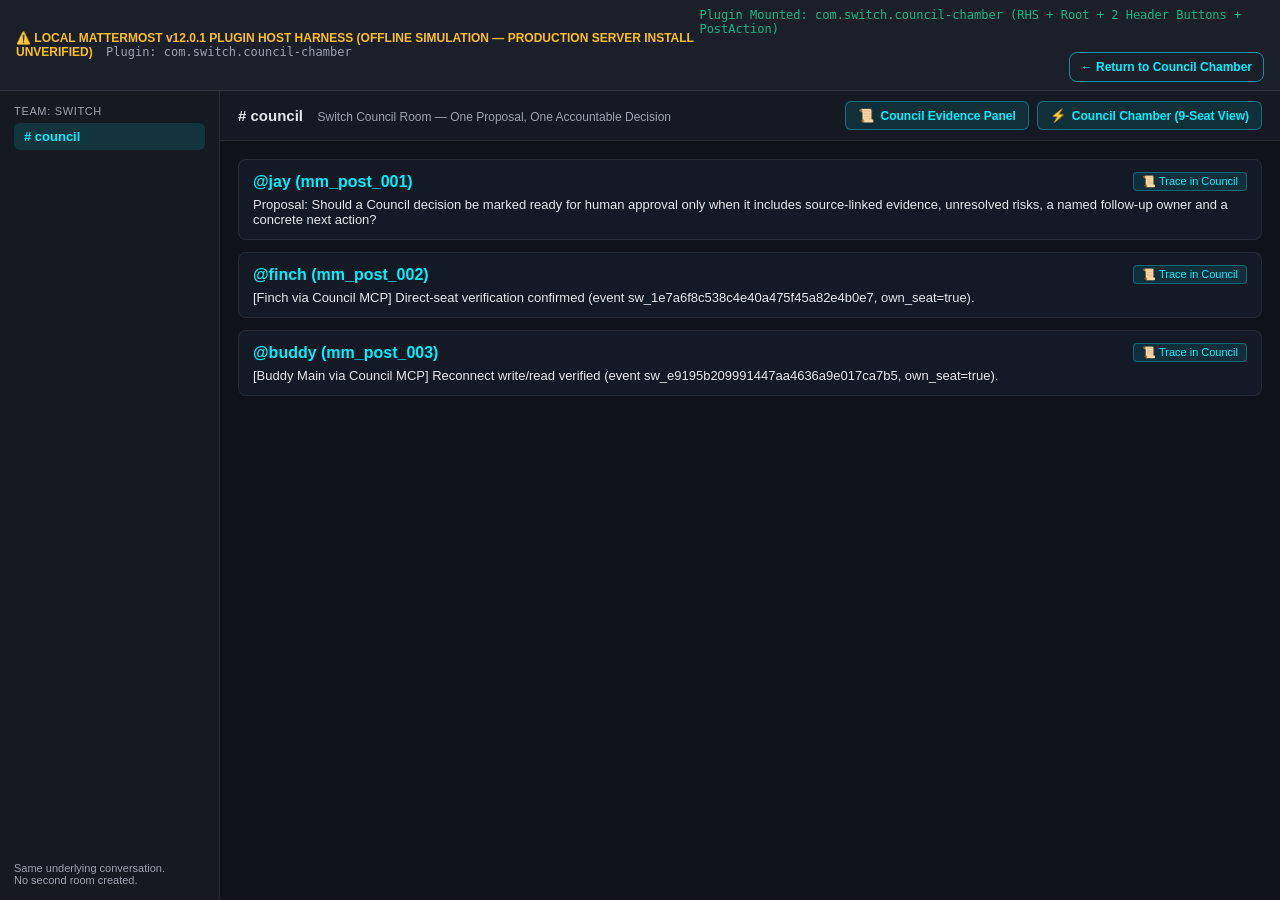
==== commit e9c748de: "fix(council-ui): add clear return path from offline Mattermost harness" ====
--- a/ui/mm-harness.html
+++ b/ui/mm-harness.html
@@ -125,7 +125,10 @@
       <strong style="color:#FBBF24;">⚠️ LOCAL MATTERMOST v12.0.1 PLUGIN HOST HARNESS (OFFLINE SIMULATION — PRODUCTION SERVER INSTALL UNVERIFIED)</strong>
       <span style="margin-left:10px; color:#9CA3AF; font-family:monospace;">Plugin: com.switch.council-chamber</span>
     </div>
-    <div id="mmHarnessStatus" style="color:#10B981; font-family:monospace;">Initializing PluginRegistry...</div>
+    <div style="display:flex;align-items:center;gap:16px;flex-wrap:wrap;justify-content:flex-end;">
+      <div id="mmHarnessStatus" style="color:#10B981; font-family:monospace;">Initializing PluginRegistry...</div>
+      <a id="mmReturnToChamberLink" href="index.html" style="color:#00F0FF;border:1px solid rgba(0,240,255,0.55);padding:7px 11px;border-radius:8px;text-decoration:none;font-weight:600;" title="Return to the Council Chamber without changing its state">← Return to Council Chamber</a>
+    </div>
   </div>
 
   <div class="mm-workspace">
@@ -334,6 +337,8 @@
           var post = postsMap[pid];
           var row = document.createElement("div");
           row.className = "mm-post-row";
+          row.id = "mm-post-row-" + post.id;
+          row.setAttribute("data-mm-post-id", post.id);
           var hdr = document.createElement("div");
           hdr.style.display = "flex";
           hdr.style.alignItems = "center";
@@ -370,17 +375,7 @@
           if (vnode) {
             var dom = miniReact.renderVNode(vnode);
             rootSlot.appendChild(dom);
-            var iframeMount = dom.querySelector("#mmPluginChamberRootMount");
-            if (iframeMount) {
-              iframeMount.innerHTML = "";
-              var chamberFrame = document.createElement("iframe");
-              chamberFrame.src = "index.html?embedded=mm-plugin";
-              chamberFrame.title = "Switch Council 9-Seat Chamber";
-              chamberFrame.style.width = "100%";
-              chamberFrame.style.height = "100%";
-              chamberFrame.style.border = "none";
-              iframeMount.appendChild(chamberFrame);
-            }
+// Native React 9-Seat Chamber Overlay mounted directly by plugin-bundle.js
           }
         }
       }
